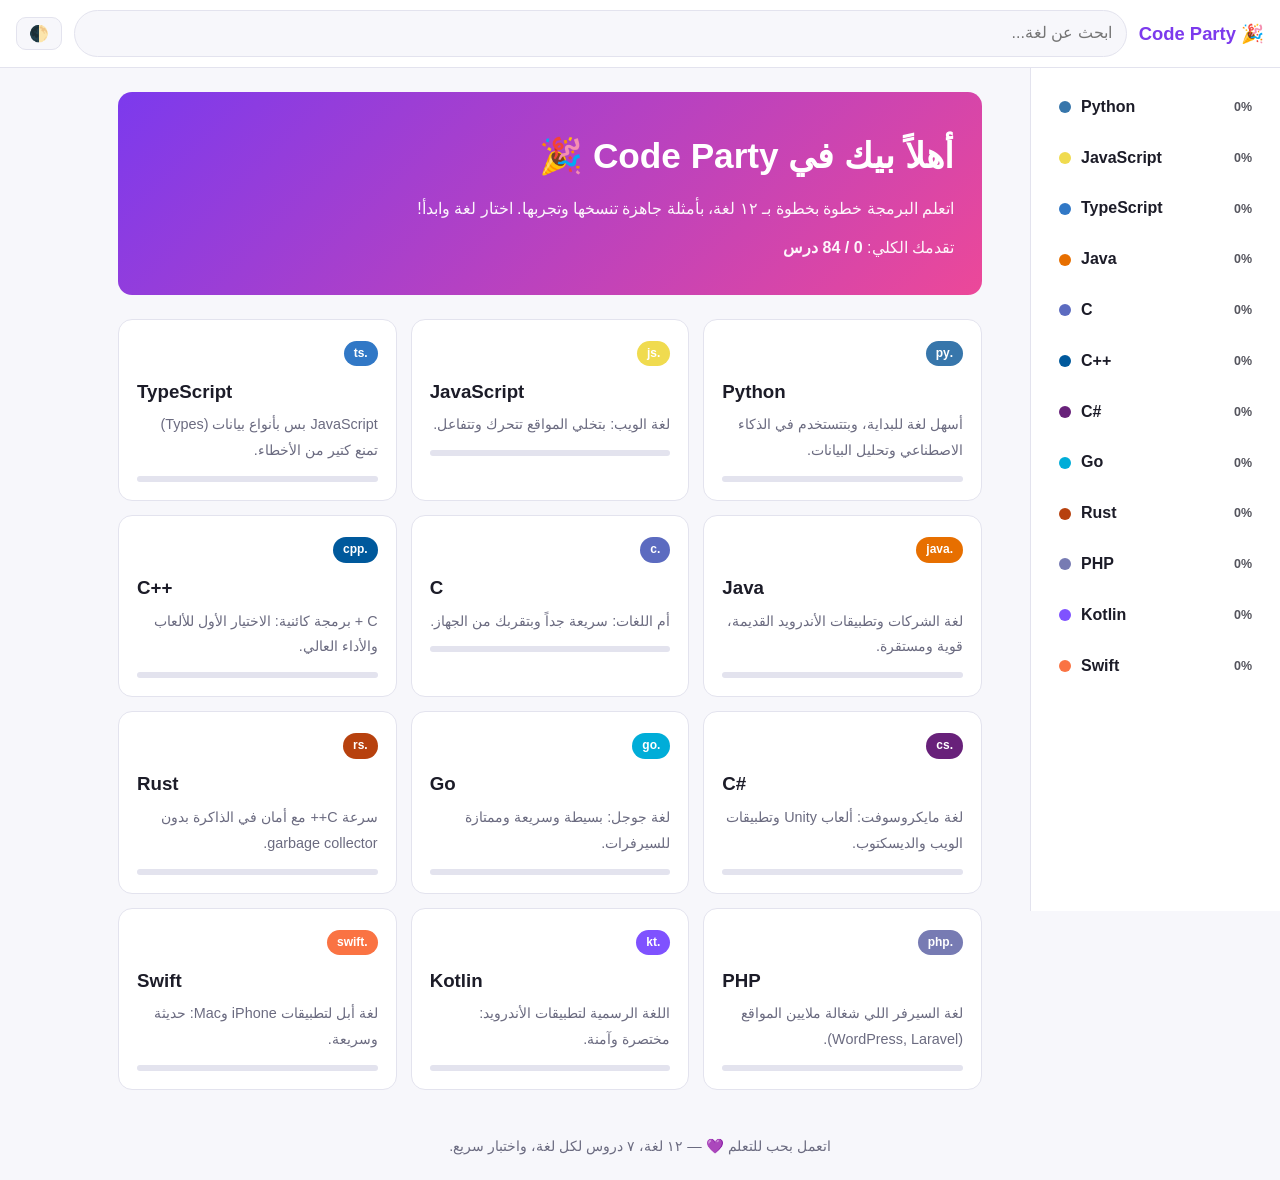
==== index.html @ 7068464a "Add Arabic programming learning site covering 12 languages Static HTML/CSS/JS site (no build step) w" ====
<!doctype html>
<html lang="ar" dir="rtl">
<head>
  <meta charset="utf-8">
  <meta name="viewport" content="width=device-width, initial-scale=1">
  <title>Code Party | تعلم البرمجة بـ ١٢ لغة</title>
  <meta name="description" content="موقع عربي لتعلم البرمجة: Python, JavaScript, TypeScript, Java, C, C++, C#, Go, Rust, PHP, Kotlin, Swift">
  <link rel="stylesheet" href="style.css">
</head>
<body>
  <header class="topbar">
    <button id="menuBtn" class="icon-btn" aria-label="القائمة">☰</button>
    <a class="brand" href="#/">🎉 Code Party</a>
    <input id="search" type="search" placeholder="ابحث عن لغة..." aria-label="بحث">
    <button id="themeBtn" class="icon-btn" aria-label="تغيير الثيم">🌓</button>
  </header>

  <div class="layout">
    <aside id="sidebar" class="sidebar">
      <nav id="langList" aria-label="اللغات"></nav>
    </aside>
    <main id="content" class="content" tabindex="-1"></main>
  </div>

  <footer class="footer">
    اتعمل بحب للتعلم 💜 — ١٢ لغة، ٧ دروس لكل لغة، واختبار سريع.
  </footer>

  <script src="data.js"></script>
  <script src="app.js"></script>
</body>
</html>
---- style.css ----
:root {
  --bg: #f7f7fb;
  --card: #ffffff;
  --text: #1c1c28;
  --muted: #6b6b80;
  --border: #e3e3ee;
  --accent: #7c3aed;
  --code-bg: #14141f;
  --code-text: #e8e8f2;
  --ok: #16a34a;
  --bad: #dc2626;
  --radius: 14px;
}
:root[data-theme="dark"] {
  --bg: #0e0e16;
  --card: #181824;
  --text: #ececf6;
  --muted: #9a9ab2;
  --border: #2a2a3b;
  --code-bg: #0a0a12;
}

* { box-sizing: border-box; }
html { scroll-behavior: smooth; }
body {
  margin: 0;
  font-family: "Segoe UI", Tahoma, "Noto Sans Arabic", Arial, sans-serif;
  background: var(--bg);
  color: var(--text);
  line-height: 1.8;
}
a { color: inherit; text-decoration: none; }

.topbar {
  position: sticky; top: 0; z-index: 20;
  display: flex; align-items: center; gap: 12px;
  padding: 10px 16px;
  background: var(--card);
  border-bottom: 1px solid var(--border);
}
.brand { font-weight: 800; font-size: 1.15rem; color: var(--accent); white-space: nowrap; }
#search {
  flex: 1; min-width: 0; padding: 8px 14px;
  border: 1px solid var(--border); border-radius: 999px;
  background: var(--bg); color: var(--text); font: inherit;
}
.icon-btn {
  border: 1px solid var(--border); background: var(--bg); color: var(--text);
  border-radius: 10px; padding: 6px 12px; cursor: pointer; font-size: 1rem;
}
#menuBtn { display: none; }

.layout { display: flex; min-height: calc(100vh - 110px); }
.sidebar {
  width: 250px; flex-shrink: 0; padding: 16px;
  border-inline-end: 1px solid var(--border);
  background: var(--card);
  position: sticky; top: 57px; height: calc(100vh - 57px); overflow-y: auto;
}
.lang-link {
  display: flex; align-items: center; gap: 10px;
  padding: 9px 12px; border-radius: 10px; margin-bottom: 4px;
  font-weight: 600; direction: ltr; justify-content: flex-start;
}
.lang-link:hover { background: var(--bg); }
.lang-link.active { background: var(--accent); color: #fff; }
.dot { width: 12px; height: 12px; border-radius: 50%; flex-shrink: 0; }
.lang-link .pct { margin-inline-start: auto; font-size: .78rem; opacity: .75; }

.content { flex: 1; min-width: 0; padding: 24px clamp(16px, 4vw, 48px); max-width: 960px; }

.hero {
  background: linear-gradient(135deg, #7c3aed, #ec4899);
  color: #fff; border-radius: var(--radius); padding: 32px 28px; margin-bottom: 24px;
}
.hero h1 { margin: 0 0 8px; font-size: clamp(1.5rem, 4vw, 2.2rem); }
.hero p { margin: 0; opacity: .95; }

.grid { display: grid; grid-template-columns: repeat(auto-fill, minmax(220px, 1fr)); gap: 14px; }
.card {
  background: var(--card); border: 1px solid var(--border);
  border-radius: var(--radius); padding: 18px;
  transition: transform .15s, box-shadow .15s;
}
a.card:hover { transform: translateY(-3px); box-shadow: 0 8px 22px rgba(0,0,0,.08); }
.card h3 { margin: 8px 0 4px; direction: ltr; text-align: start; }
.card p { margin: 0; color: var(--muted); font-size: .9rem; }
.badge {
  display: inline-block; padding: 2px 10px; border-radius: 999px;
  font-size: .75rem; font-weight: 700; color: #fff;
}
.bar { height: 6px; border-radius: 99px; background: var(--border); overflow: hidden; margin-top: 12px; }
.bar > i { display: block; height: 100%; background: var(--accent); transition: width .3s; }

.lang-head h1 { margin: 0; direction: ltr; text-align: start; }
.lang-head p { color: var(--muted); margin: 6px 0 14px; }
.chips { display: flex; flex-wrap: wrap; gap: 8px; margin: 10px 0 18px; }
.chip { background: var(--card); border: 1px solid var(--border); border-radius: 999px; padding: 3px 12px; font-size: .85rem; }

.tabs { display: flex; flex-wrap: wrap; gap: 6px; margin: 18px 0; }
.tab {
  border: 1px solid var(--border); background: var(--card); color: var(--text);
  border-radius: 10px; padding: 6px 12px; cursor: pointer; font: inherit; font-size: .88rem;
}
.tab.active { background: var(--accent); color: #fff; border-color: var(--accent); }
.tab.done::after { content: " ✓"; }

.lesson { background: var(--card); border: 1px solid var(--border); border-radius: var(--radius); padding: 20px; }
.lesson h2 { margin-top: 0; }

.code-wrap { position: relative; margin: 14px 0; direction: ltr; }
pre {
  margin: 0; padding: 18px 16px; overflow-x: auto;
  background: var(--code-bg); color: var(--code-text);
  border-radius: 12px; font-size: .9rem; line-height: 1.6; text-align: left;
  font-family: "Fira Code", Consolas, Menlo, monospace;
}
.copy {
  position: absolute; top: 8px; right: 8px;
  background: rgba(255,255,255,.12); color: #fff; border: 0;
  border-radius: 8px; padding: 4px 10px; cursor: pointer; font-size: .78rem;
}
.copy:hover { background: rgba(255,255,255,.25); }
.tk-c { color: #7a8099; font-style: italic; }
.tk-s { color: #a5e075; }
.tk-n { color: #f4a261; }
.tk-k { color: #c792ea; font-weight: 600; }

.run-box { background: var(--bg); border: 1px dashed var(--border); border-radius: 10px; padding: 10px 14px; margin: 12px 0; }
.run-box code { direction: ltr; unicode-bidi: embed; background: var(--code-bg); color: var(--code-text); padding: 2px 8px; border-radius: 6px; }

.btn {
  border: 0; border-radius: 10px; padding: 9px 18px; cursor: pointer;
  background: var(--accent); color: #fff; font: inherit; font-weight: 700;
}
.btn.ghost { background: transparent; color: var(--accent); border: 1px solid var(--accent); }
.row { display: flex; gap: 10px; flex-wrap: wrap; margin-top: 14px; }

.quiz { margin-top: 28px; }
.q { background: var(--card); border: 1px solid var(--border); border-radius: var(--radius); padding: 16px; margin-bottom: 12px; }
.q p { margin: 0 0 8px; font-weight: 700; }
.opt {
  display: block; width: 100%; text-align: start; margin: 6px 0; padding: 9px 12px;
  border: 1px solid var(--border); border-radius: 10px; background: var(--bg);
  color: var(--text); cursor: pointer; font: inherit;
}
.opt:hover:not(:disabled) { border-color: var(--accent); }
.opt.ok { background: rgba(22,163,74,.15); border-color: var(--ok); }
.opt.bad { background: rgba(220,38,38,.15); border-color: var(--bad); }
.score { font-weight: 800; color: var(--accent); }

.footer { text-align: center; color: var(--muted); padding: 20px; font-size: .9rem; }

@media (max-width: 800px) {
  #menuBtn { display: inline-block; }
  .sidebar {
    position: fixed; inset-block: 57px 0; inset-inline-start: 0; z-index: 15;
    transform: translateX(100%); transition: transform .2s; height: auto;
    box-shadow: 0 0 30px rgba(0,0,0,.2);
  }
  [dir="rtl"] .sidebar { transform: translateX(100%); }
  .sidebar.open { transform: translateX(0); }
  .brand { font-size: 1rem; }
}
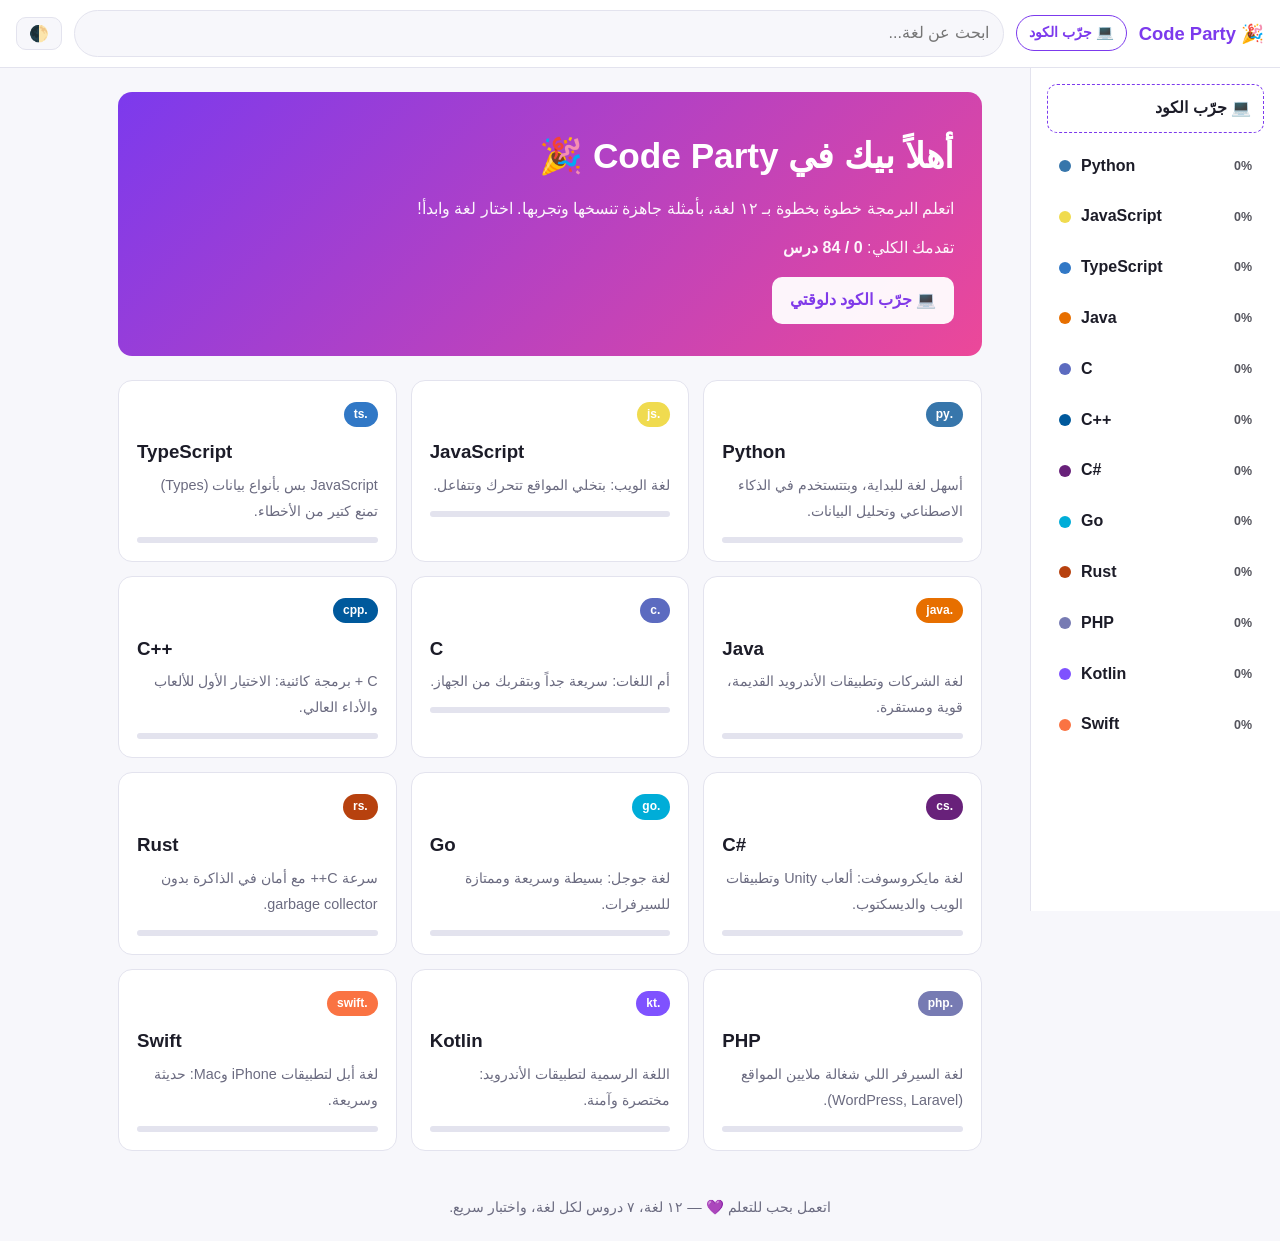
==== commit 65d074de: "Add code playground with language dropdown and live output JavaScript/TypeScript run in a Web Worker" ====
--- a/index.html
+++ b/index.html
@@ -11,6 +11,7 @@
   <header class="topbar">
     <button id="menuBtn" class="icon-btn" aria-label="القائمة">☰</button>
     <a class="brand" href="#/">🎉 Code Party</a>
+    <a class="play-link" href="#/play/python">💻 جرّب الكود</a>
     <input id="search" type="search" placeholder="ابحث عن لغة..." aria-label="بحث">
     <button id="themeBtn" class="icon-btn" aria-label="تغيير الثيم">🌓</button>
   </header>
@@ -27,6 +28,7 @@
   </footer>
 
   <script src="data.js"></script>
+  <script src="playground.js"></script>
   <script src="app.js"></script>
 </body>
 </html>
--- a/style.css
+++ b/style.css
@@ -162,3 +162,39 @@
   .sidebar.open { transform: translateX(0); }
   .brand { font-size: 1rem; }
 }
+
+/* ---------- Playground ---------- */
+.play-link {
+  font-weight: 700; font-size: .9rem; white-space: nowrap;
+  border: 1px solid var(--accent); color: var(--accent);
+  border-radius: 999px; padding: 4px 12px;
+}
+.play-link:hover { background: var(--accent); color: #fff; }
+.play-side { direction: rtl; margin-bottom: 10px; border: 1px dashed var(--accent); }
+.hero-btn { display: inline-block; background: #fff; color: #7c3aed; }
+.pg-section { margin-top: 24px; }
+.pg-pick { display: block; margin-bottom: 10px; font-weight: 700; }
+.pg-select {
+  margin-inline-start: 8px; padding: 6px 12px; font: inherit;
+  border: 1px solid var(--border); border-radius: 10px;
+  background: var(--bg); color: var(--text); direction: ltr;
+}
+.pg-editor, .pg-input {
+  width: 100%; display: block; resize: vertical;
+  background: var(--code-bg); color: var(--code-text);
+  border: 1px solid var(--border); border-radius: 12px; padding: 14px;
+  font-family: "Fira Code", Consolas, Menlo, monospace; font-size: .9rem; line-height: 1.6;
+  text-align: left; tab-size: 4;
+}
+.pg-editor { min-height: 220px; }
+.pg-input { min-height: 70px; margin-top: 8px; }
+.pg-stdin { margin-top: 10px; color: var(--muted); }
+.pg-stdin summary { cursor: pointer; }
+.pg-out {
+  min-height: 90px; margin-top: 14px; white-space: pre-wrap; word-break: break-word;
+  border: 1px solid var(--border);
+}
+.pg-out.err { color: #ff8a8a; }
+.pg-note { color: var(--muted); font-size: .85rem; margin: 10px 0 0; }
+.btn:disabled { opacity: .6; cursor: wait; }
+@media (max-width: 800px) { .play-link { padding: 4px 8px; font-size: .8rem; } }
